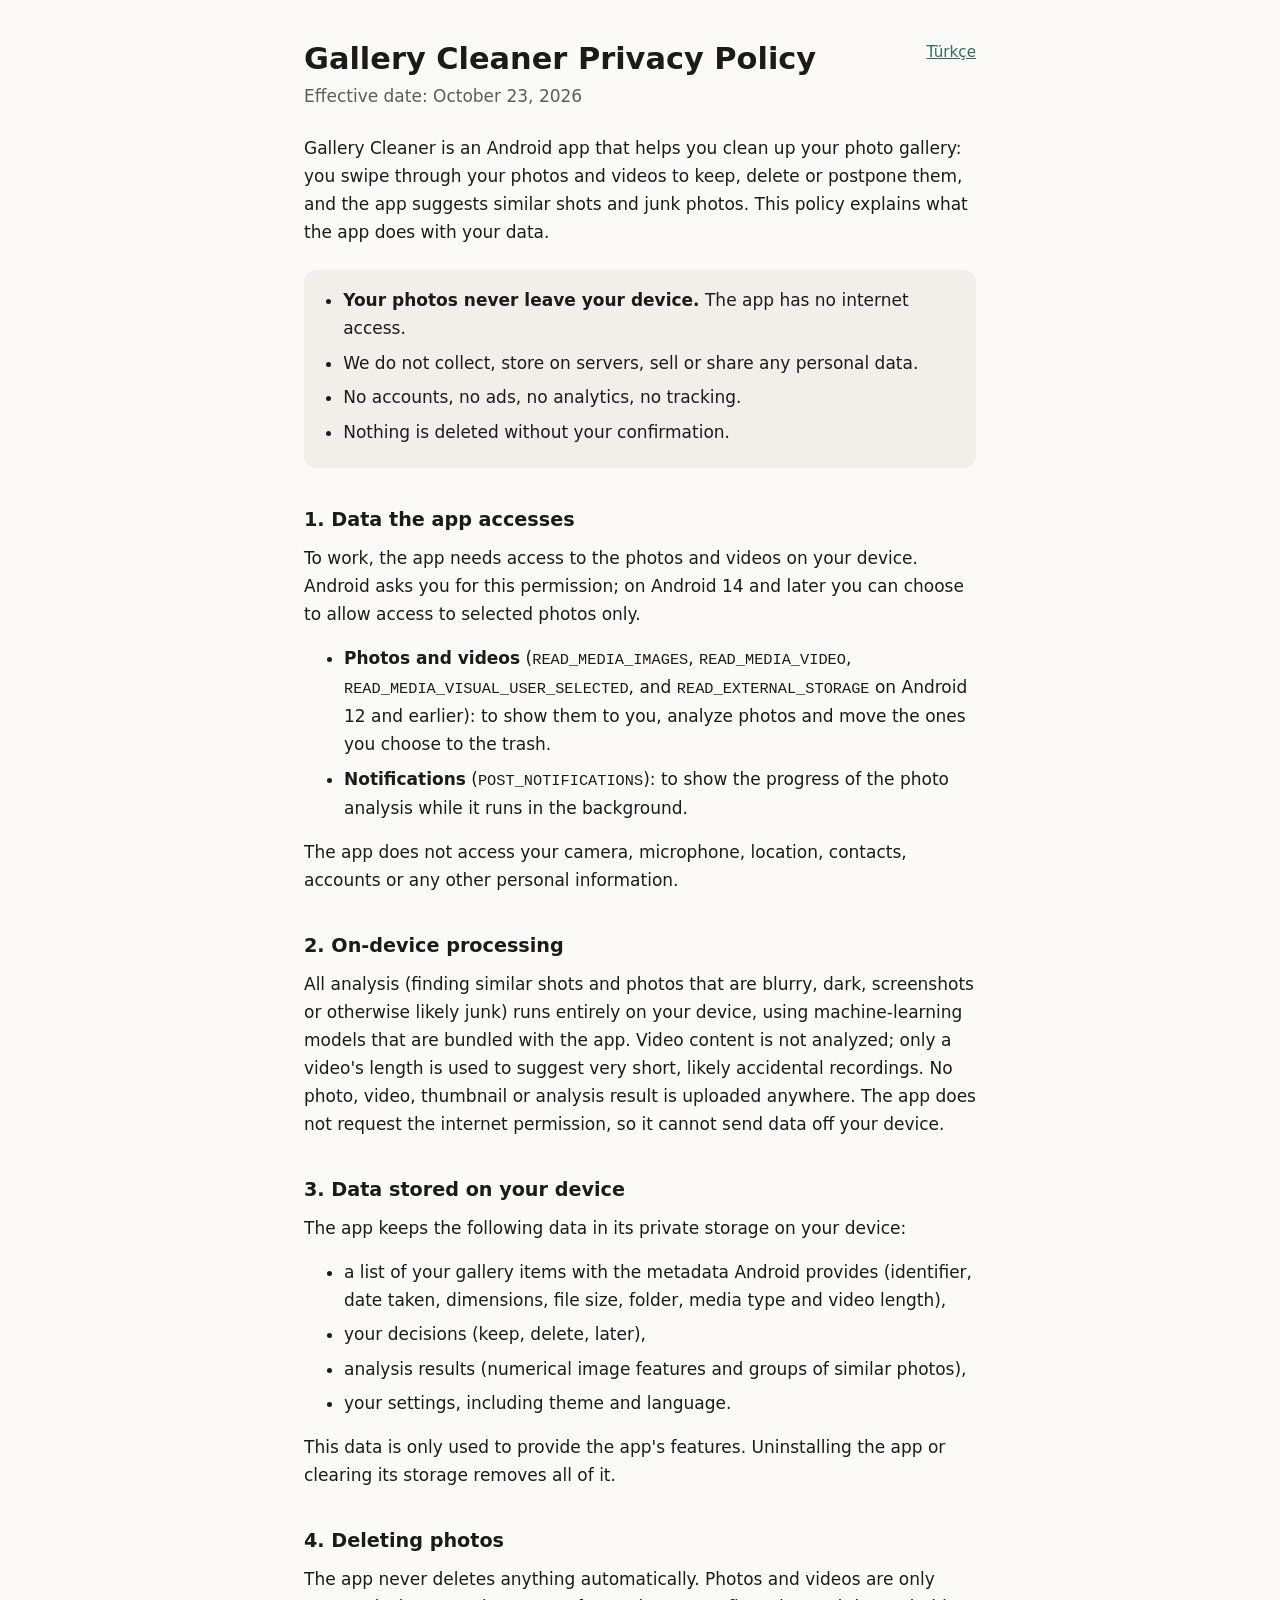
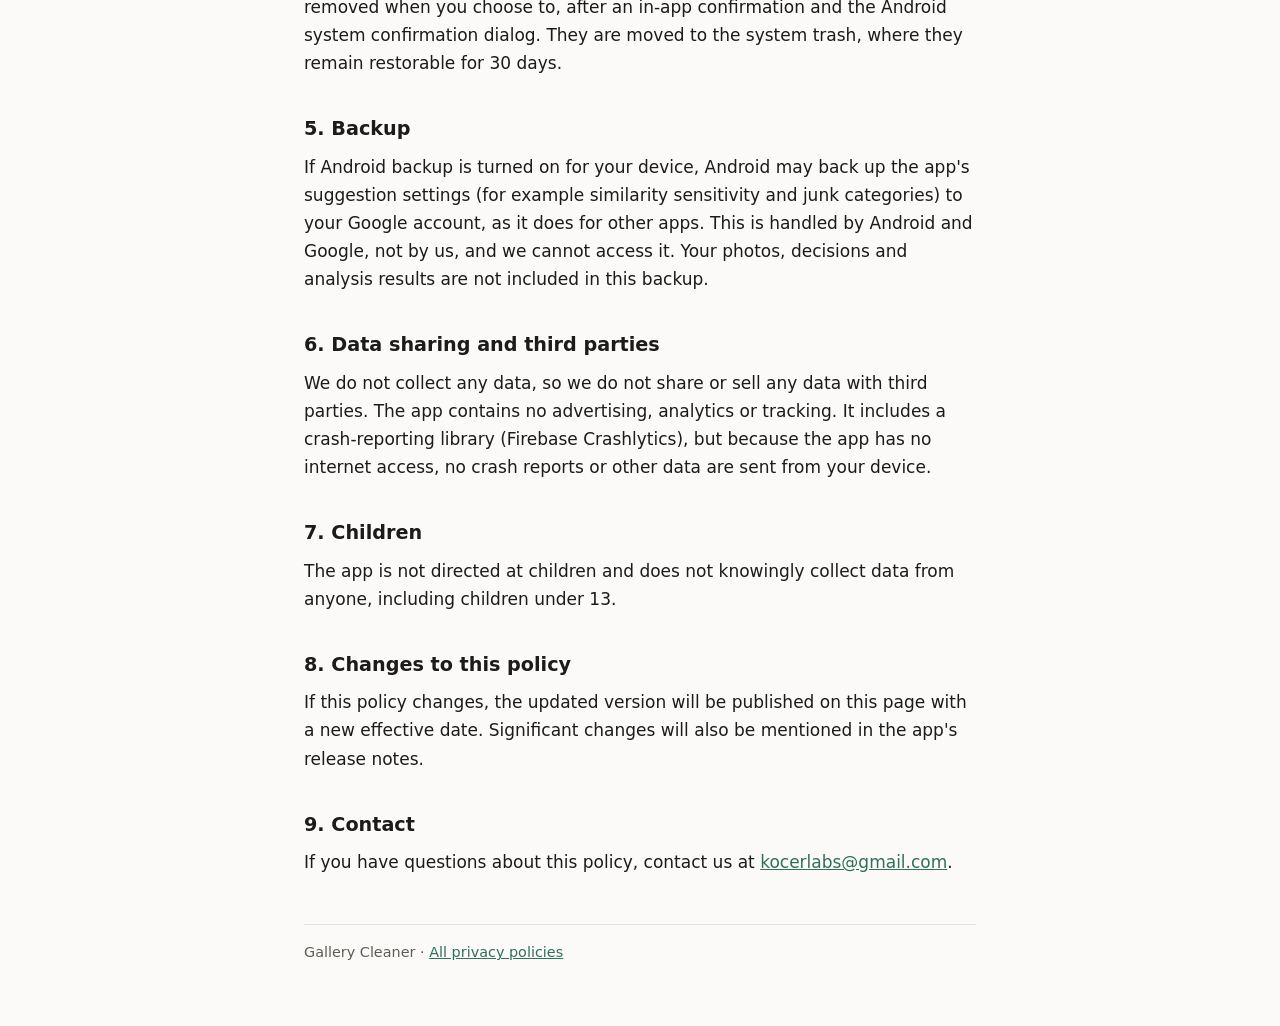
==== gallerycleaner/index.html @ 23a1f45c "Add Gallery Cleaner privacy policy (EN, TR) Co-Authored-By: Claude Opus 5.5 <noreply@anthropic.com>" ====
<!doctype html>
<html lang="en">
<head>
  <meta charset="utf-8">
  <meta name="viewport" content="width=device-width, initial-scale=1">
  <title>Gallery Cleaner – Privacy Policy</title>
  <meta name="description" content="Privacy policy of the Gallery Cleaner Android app. Your photos never leave your device.">
  <link rel="stylesheet" href="../style.css">
</head>
<body>
<main>
  <a class="lang" href="tr.html" hreflang="tr" lang="tr">Türkçe</a>
  <h1>Gallery Cleaner Privacy Policy</h1>
  <p class="meta">Effective date: October 23, 2026</p>

  <p>Gallery Cleaner is an Android app that helps you clean up your photo gallery: you swipe through
    your photos and videos to keep, delete or postpone them, and the app suggests similar shots and
    junk photos. This policy explains what the app does with your data.</p>

  <div class="summary">
    <ul>
      <li><strong>Your photos never leave your device.</strong> The app has no internet access.</li>
      <li>We do not collect, store on servers, sell or share any personal data.</li>
      <li>No accounts, no ads, no analytics, no tracking.</li>
      <li>Nothing is deleted without your confirmation.</li>
    </ul>
  </div>

  <h2>1. Data the app accesses</h2>
  <p>To work, the app needs access to the photos and videos on your device. Android asks you for this
    permission; on Android 14 and later you can choose to allow access to selected photos only.</p>
  <ul>
    <li><strong>Photos and videos</strong> (<code>READ_MEDIA_IMAGES</code>, <code>READ_MEDIA_VIDEO</code>,
      <code>READ_MEDIA_VISUAL_USER_SELECTED</code>, and <code>READ_EXTERNAL_STORAGE</code> on Android 12
      and earlier): to show them to you, analyze photos and move the ones you choose to the trash.</li>
    <li><strong>Notifications</strong> (<code>POST_NOTIFICATIONS</code>): to show the progress of the
      photo analysis while it runs in the background.</li>
  </ul>
  <p>The app does not access your camera, microphone, location, contacts, accounts or any other
    personal information.</p>

  <h2>2. On-device processing</h2>
  <p>All analysis (finding similar shots and photos that are blurry, dark, screenshots or otherwise
    likely junk) runs entirely on your device, using machine-learning models that are bundled with
    the app. Video content is not analyzed; only a video's length is used to suggest very short,
    likely accidental recordings. No photo, video, thumbnail or analysis result is uploaded
    anywhere. The app does not request the internet permission, so it cannot send data off your
    device.</p>

  <h2>3. Data stored on your device</h2>
  <p>The app keeps the following data in its private storage on your device:</p>
  <ul>
    <li>a list of your gallery items with the metadata Android provides (identifier, date taken,
      dimensions, file size, folder, media type and video length),</li>
    <li>your decisions (keep, delete, later),</li>
    <li>analysis results (numerical image features and groups of similar photos),</li>
    <li>your settings, including theme and language.</li>
  </ul>
  <p>This data is only used to provide the app's features. Uninstalling the app or clearing its
    storage removes all of it.</p>

  <h2>4. Deleting photos</h2>
  <p>The app never deletes anything automatically. Photos and videos are only removed when you choose
    to, after an in-app confirmation and the Android system confirmation dialog. They are moved to the
    system trash, where they remain restorable for 30 days.</p>

  <h2>5. Backup</h2>
  <p>If Android backup is turned on for your device, Android may back up the app's suggestion settings
    (for example similarity sensitivity and junk categories) to your Google account, as it does for other apps.
    This is handled by Android and Google, not by us, and we cannot access it. Your photos, decisions
    and analysis results are not included in this backup.</p>

  <h2>6. Data sharing and third parties</h2>
  <p>We do not collect any data, so we do not share or sell any data with third parties. The app
    contains no advertising, analytics or tracking. It includes a crash-reporting library (Firebase
    Crashlytics), but because the app has no internet access, no crash reports or other data are
    sent from your device.</p>

  <h2>7. Children</h2>
  <p>The app is not directed at children and does not knowingly collect data from anyone, including
    children under 13.</p>

  <h2>8. Changes to this policy</h2>
  <p>If this policy changes, the updated version will be published on this page with a new effective
    date. Significant changes will also be mentioned in the app's release notes.</p>

  <h2>9. Contact</h2>
  <p>If you have questions about this policy, contact us at
    <a href="mailto:kocerlabs@gmail.com">kocerlabs@gmail.com</a>.</p>

  <footer>Gallery Cleaner · <a href="../">All privacy policies</a></footer>
</main>
</body>
</html>
---- style.css ----
:root {
  color-scheme: light dark;
  --bg: #fbfaf8;
  --fg: #1d1b1a;
  --muted: #5f5b57;
  --accent: #2f6f5e;
  --rule: #e4e0db;
  --card: #f2efea;
}

@media (prefers-color-scheme: dark) {
  :root {
    --bg: #161514;
    --fg: #ece8e3;
    --muted: #a8a29c;
    --accent: #7fc4ae;
    --rule: #2e2b29;
    --card: #201e1c;
  }
}

* { box-sizing: border-box; }

body {
  margin: 0;
  background: var(--bg);
  color: var(--fg);
  font: 17px/1.65 system-ui, -apple-system, "Segoe UI", Roboto, sans-serif;
}

main {
  max-width: 44rem;
  margin: 0 auto;
  padding: 2.5rem 16px 4rem;
}

h1 { font-size: 1.9rem; line-height: 1.25; margin: 0 0 .25rem; }
h2 { font-size: 1.2rem; margin: 2.25rem 0 .5rem; }
p, ul { margin: 0 0 1rem; }
li { margin-bottom: .4rem; }
a { color: var(--accent); }
code { font-size: .9em; overflow-wrap: anywhere; }

.meta { color: var(--muted); margin-bottom: 1.5rem; }
.lang { float: right; font-size: .95rem; }

.summary {
  background: var(--card);
  border-radius: 12px;
  padding: 1rem 1.25rem;
  margin: 1.5rem 0;
}
.summary ul { margin: 0; padding-left: 1.2rem; }

footer {
  border-top: 1px solid var(--rule);
  margin-top: 3rem;
  padding-top: 1rem;
  color: var(--muted);
  font-size: .9rem;
}
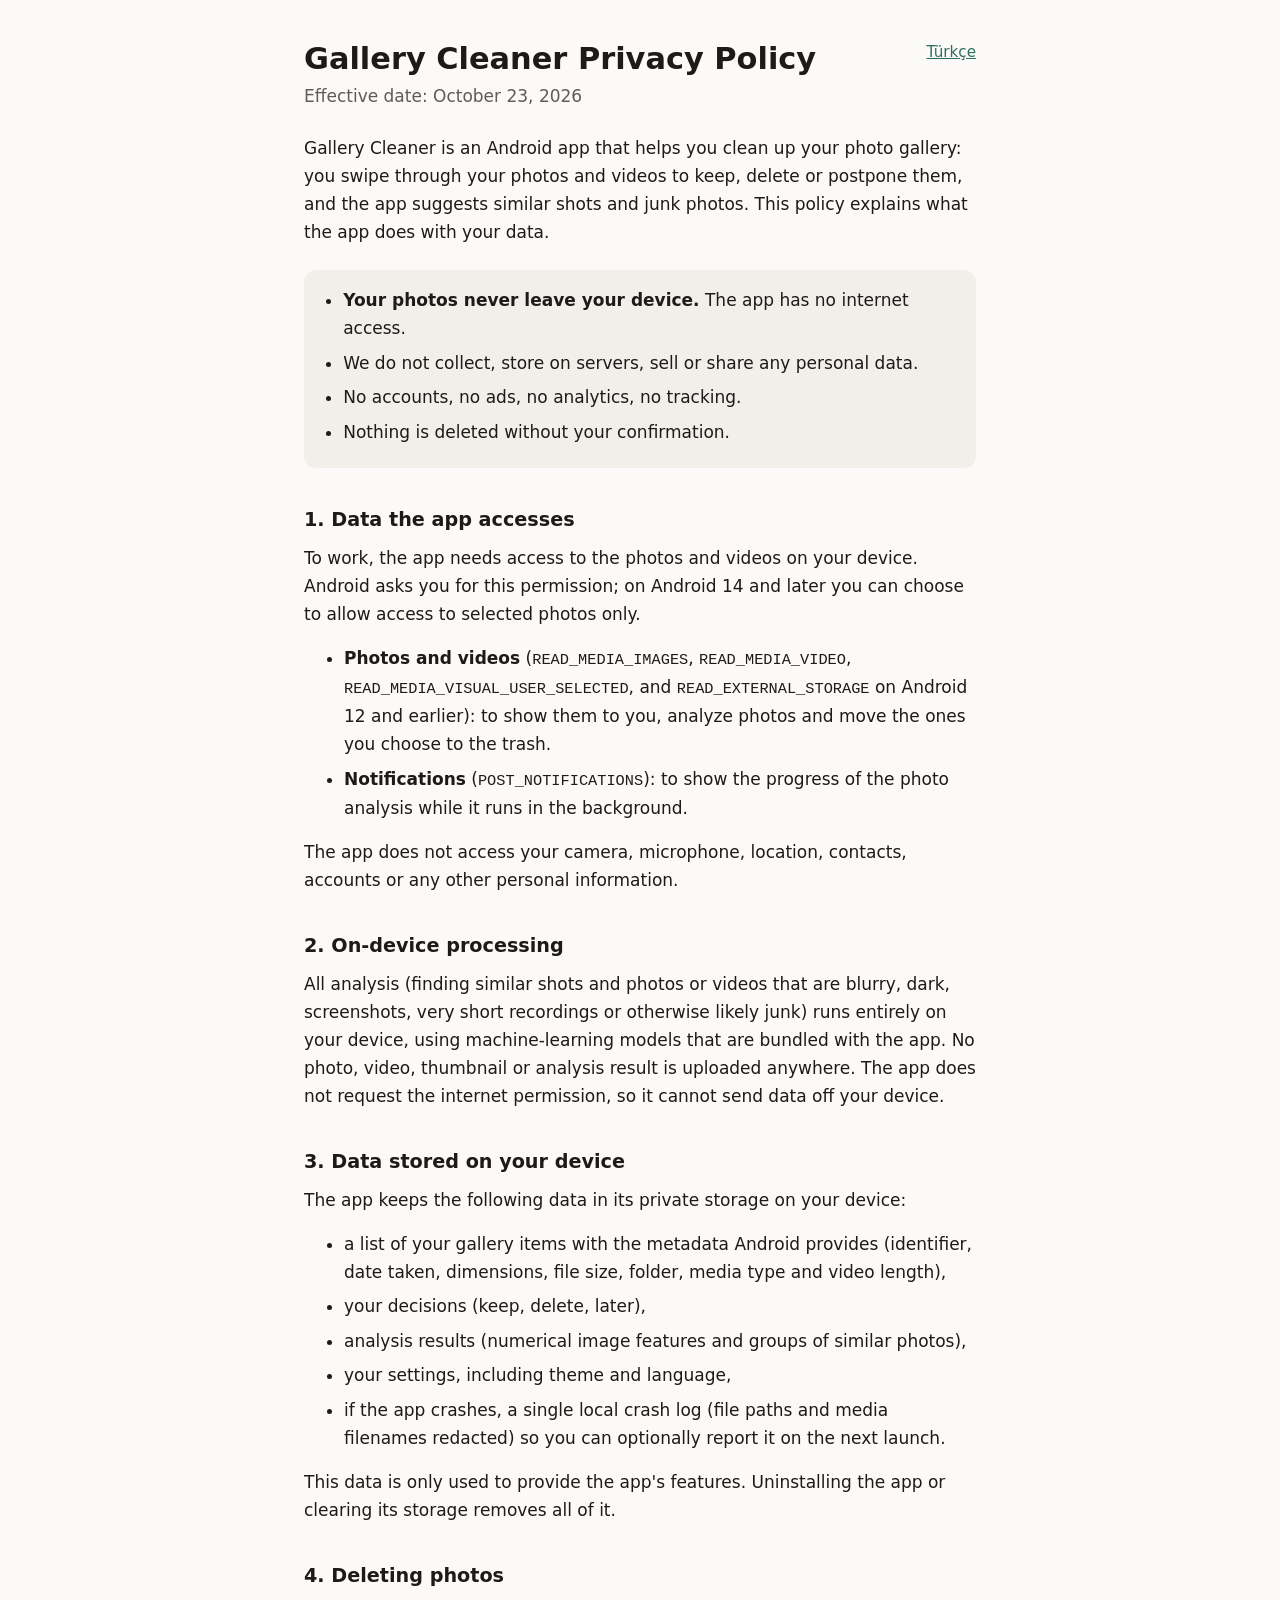
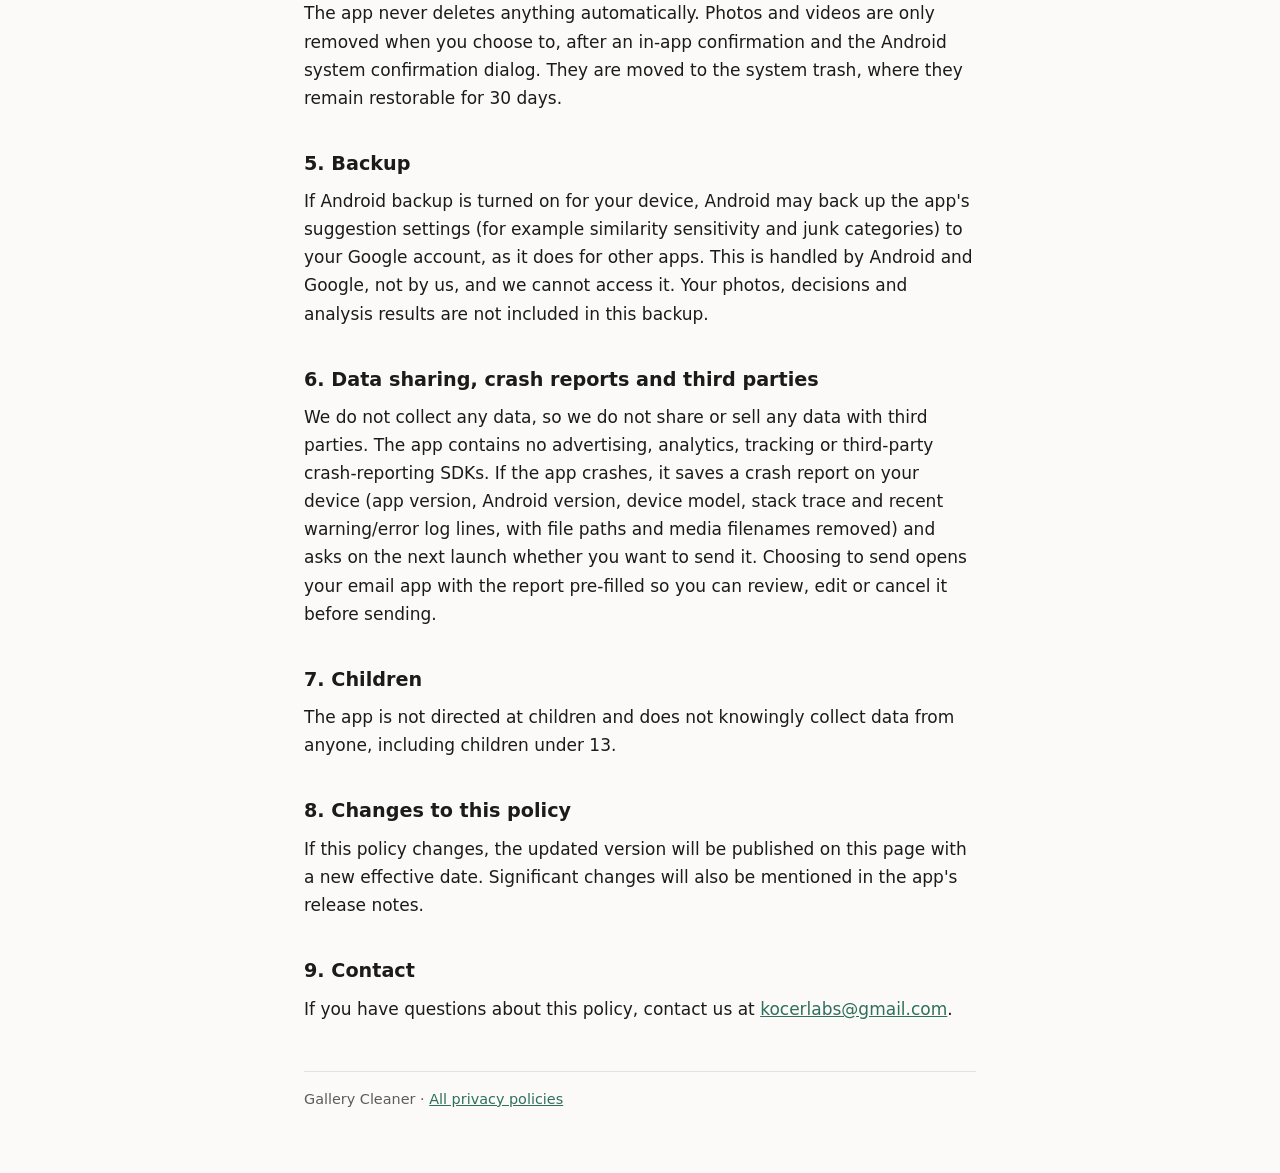
==== commit 904c23e0: "Update Gallery Cleaner privacy policy for local crash reports and video analysis" ====
--- a/gallerycleaner/index.html
+++ b/gallerycleaner/index.html
@@ -40,12 +40,11 @@
     personal information.</p>
 
   <h2>2. On-device processing</h2>
-  <p>All analysis (finding similar shots and photos that are blurry, dark, screenshots or otherwise
-    likely junk) runs entirely on your device, using machine-learning models that are bundled with
-    the app. Video content is not analyzed; only a video's length is used to suggest very short,
-    likely accidental recordings. No photo, video, thumbnail or analysis result is uploaded
-    anywhere. The app does not request the internet permission, so it cannot send data off your
-    device.</p>
+  <p>All analysis (finding similar shots and photos or videos that are blurry, dark, screenshots,
+    very short recordings or otherwise likely junk) runs entirely on your device, using
+    machine-learning models that are bundled with the app. No photo, video, thumbnail or analysis
+    result is uploaded anywhere. The app does not request the internet permission, so it cannot send
+    data off your device.</p>
 
   <h2>3. Data stored on your device</h2>
   <p>The app keeps the following data in its private storage on your device:</p>
@@ -54,7 +53,9 @@
       dimensions, file size, folder, media type and video length),</li>
     <li>your decisions (keep, delete, later),</li>
     <li>analysis results (numerical image features and groups of similar photos),</li>
-    <li>your settings, including theme and language.</li>
+    <li>your settings, including theme and language,</li>
+    <li>if the app crashes, a single local crash log (file paths and media filenames redacted) so
+      you can optionally report it on the next launch.</li>
   </ul>
   <p>This data is only used to provide the app's features. Uninstalling the app or clearing its
     storage removes all of it.</p>
@@ -70,11 +71,13 @@
     This is handled by Android and Google, not by us, and we cannot access it. Your photos, decisions
     and analysis results are not included in this backup.</p>
 
-  <h2>6. Data sharing and third parties</h2>
+  <h2>6. Data sharing, crash reports and third parties</h2>
   <p>We do not collect any data, so we do not share or sell any data with third parties. The app
-    contains no advertising, analytics or tracking. It includes a crash-reporting library (Firebase
-    Crashlytics), but because the app has no internet access, no crash reports or other data are
-    sent from your device.</p>
+    contains no advertising, analytics, tracking or third-party crash-reporting SDKs. If the app
+    crashes, it saves a crash report on your device (app version, Android version, device model,
+    stack trace and recent warning/error log lines, with file paths and media filenames removed) and
+    asks on the next launch whether you want to send it. Choosing to send opens your email app with
+    the report pre-filled so you can review, edit or cancel it before sending.</p>
 
   <h2>7. Children</h2>
   <p>The app is not directed at children and does not knowingly collect data from anyone, including
